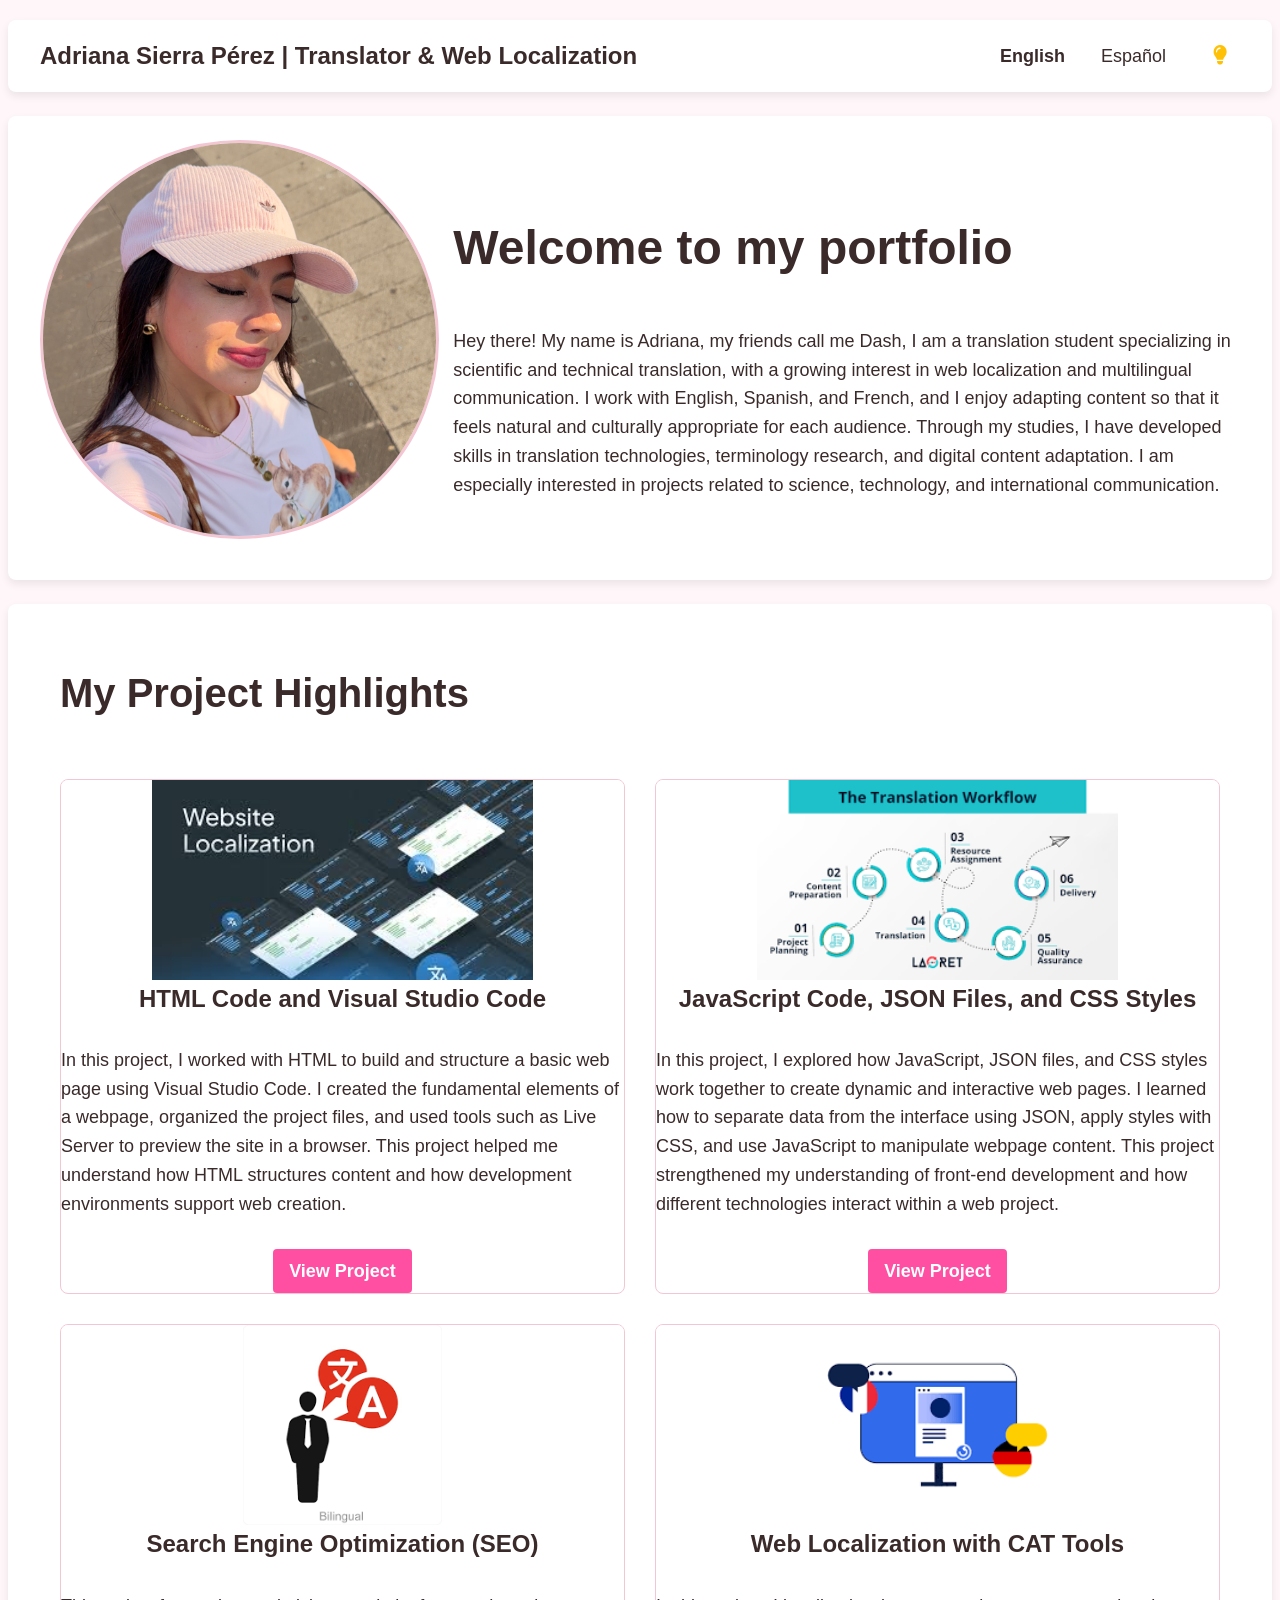
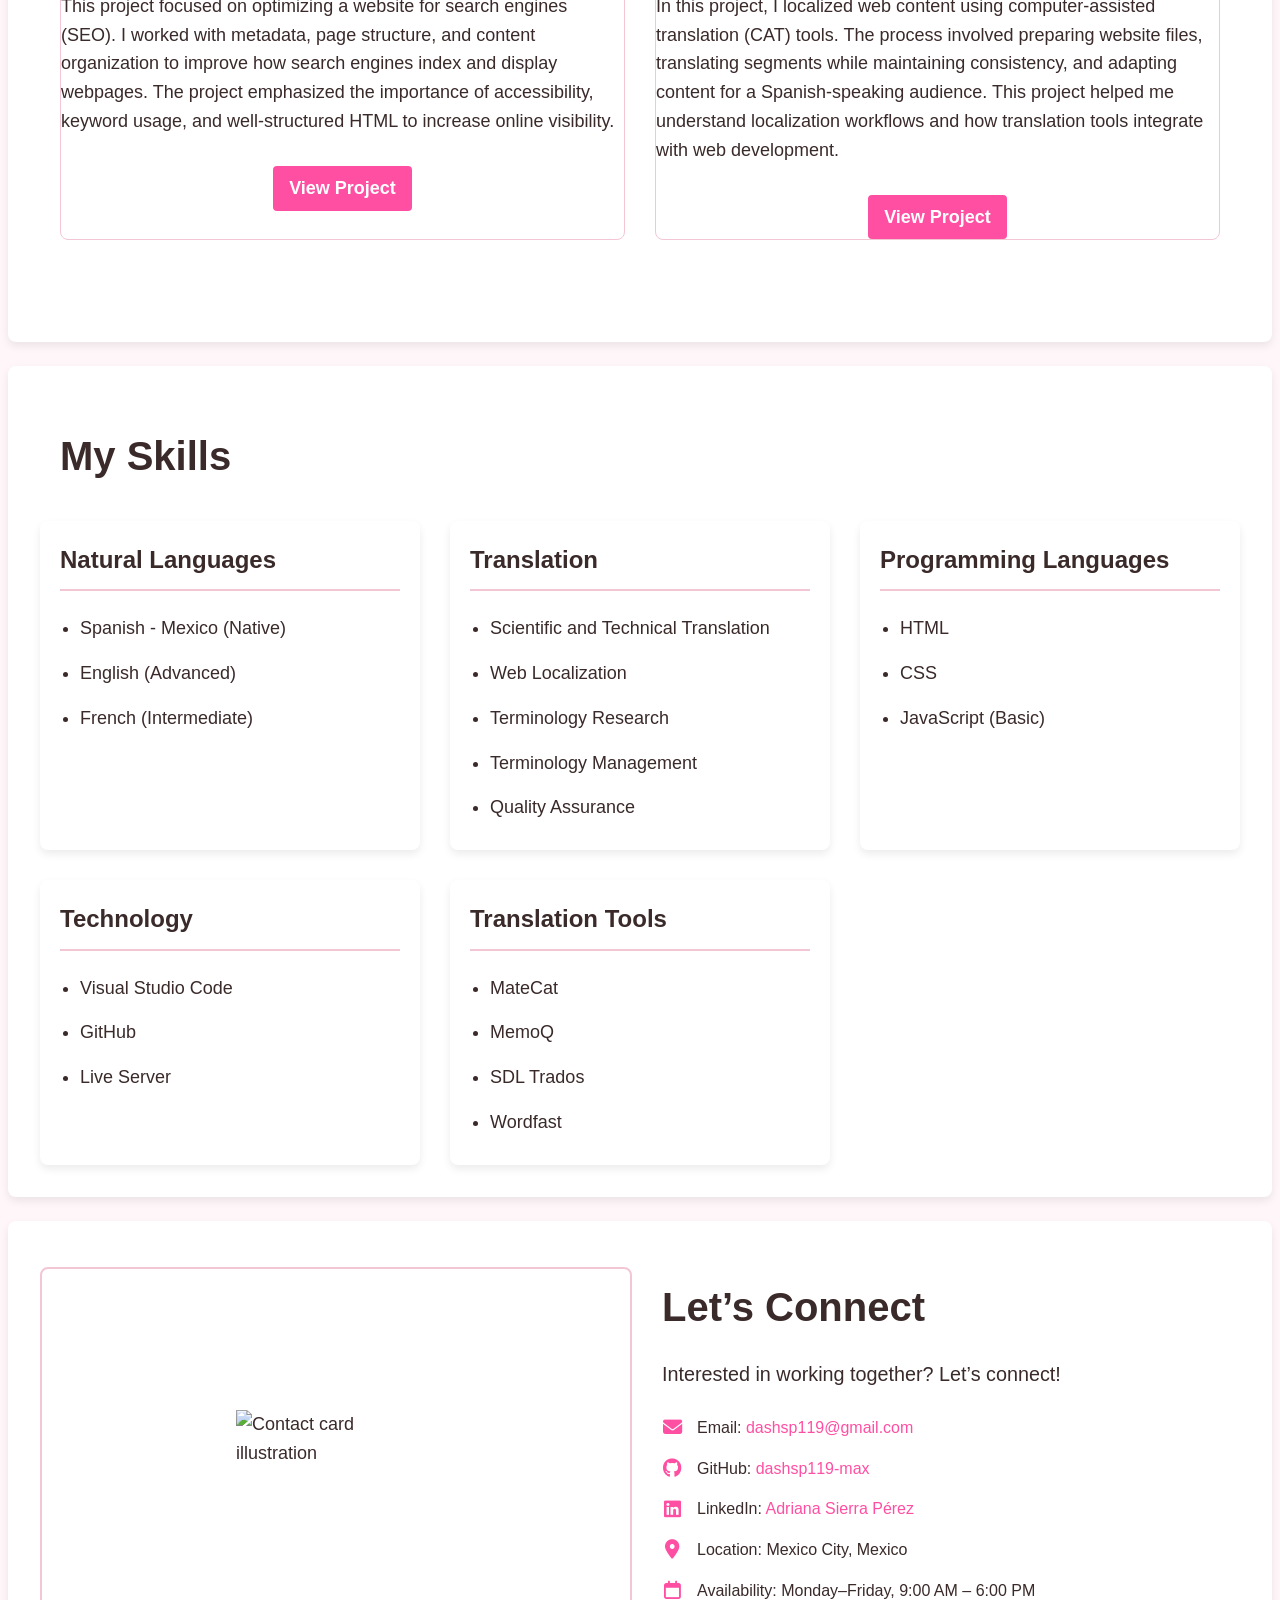
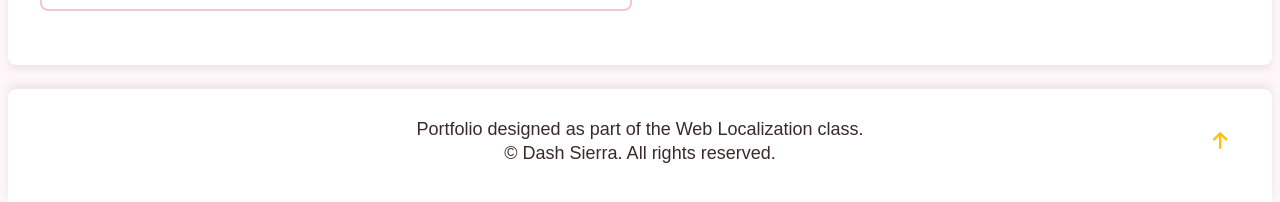
==== index.html @ 538e179a "Final portfolio localization" ====
<!DOCTYPE html>
<html lang="en-US">
<head>
    <meta charset="UTF-8" />
    <title>Name | Portfolio</title>
    <meta name="description" content="Professional portfolio of..." />
    <meta name="viewport" content="width=device-width, initial-scale=1.0, maximum-scale=1.0">
    <link rel="stylesheet" href="https://cdnjs.cloudflare.com/ajax/libs/font-awesome/6.5.1/css/all.min.css">
    <link rel="stylesheet" href="styles.css">

    <link rel="alternate" hreflang="en-US" href="index.html" />
    <link rel="alternate" hreflang="es-MX" href="inicio.html" />
</head>
<body>
    <!-- Navigation Header -->
    <nav class="section-container nav-container" id="Menu">
        <!-- Site title (left-aligned) -->
        <div class="site-title">Adriana Sierra Pérez | Translator & Web Localization</div>
        
        <!-- Navigation elements (right-aligned) -->
        <div class="nav-right">
            <!-- Language Toggle -->
            <div class="language-toggle">
                <a href="#" class="language-link active">English</a>
                <a href="inicio.html" class="language-link">Español</a>
            </div>
            
            <!-- Theme Toggle (single button) -->
            <div class="theme-toggle">
                <button class="theme-toggle-btn" id="themeToggleBtn" title="Toggle Light/Dark Mode">
                    <i class="fa-solid fa-lightbulb theme-icon" id="themeIcon"></i>
                </button>
            </div>
        </div>
    </nav>

    <!-- Main Body: About Me -->
    <section class="section-container" id="About">
        <div class="about-section">
            <div class="about-image">
               <img src="images/adriana-retrato.jpg" alt="Portrait of Adriana Sierra Pérez">
            </div>
            <div class="about-content">
                <h1>Welcome to my portfolio</h1>
                <p>Hey there! My name is Adriana, my friends call me Dash, I am a translation student specializing in scientific and technical translation, with a growing interest in web localization and multilingual communication. I work with English, Spanish, and French, and I enjoy adapting content so that it feels natural and culturally appropriate for each audience. Through my studies, I have developed skills in translation technologies, terminology research, and digital content adaptation. I am especially interested in projects related to science, technology, and international communication.  </p>
            </div>
        </div>
    </section>

    <!-- Project Highlights -->
    <section class="section-container" id="Projects">
        <h2>My Project Highlights</h2>
        
        <div class="project-grid translation-grid">
            
            <!-- Project 1 -->
            <div class="project-card">
                <img src="images/website-localization-project.jpg" alt="website localization project" class="project-image">
                    <h4 class="project-title">HTML Code and Visual Studio Code</h4>
                    <p class="project-description">In this project, I worked with HTML to build and structure a basic web page using Visual Studio Code. I created the fundamental elements of a webpage, organized the project files, and used tools such as Live Server to preview the site in a browser. This project helped me understand how HTML structures content and how development environments support web creation.</p>
                    <a href="https://username.github.io/repo-name/" class="button" target="_blank">View Project</a>
                
            </div>
            
            <!-- Project 2 -->
<div class="project-card">
    <img src="images/translation-workflow.png" alt="translation project workflow with documents and digital tools" class="project-image">
    <h4 class="project-title">JavaScript Code, JSON Files, and CSS Styles</h4>
    <p class="project-description">
    In this project, I explored how JavaScript, JSON files, and CSS styles work together to create dynamic and interactive web pages. I learned how to separate data from the interface using JSON, apply styles with CSS, and use JavaScript to manipulate webpage content. This project strengthened my understanding of front-end development and how different technologies interact within a web project.
    </p>
    <a href="https://username.github.io/repo-name/" class="button" target="_blank">View Project</a>
</div>


<!-- Project 3 -->
<div class="project-card">
    <img src="images/bilingual-documents.png" alt="bilingual documents and language tools" class="project-image">
    <h4 class="project-title">Search Engine Optimization (SEO)</h4>
    <p class="project-description">
    This project focused on optimizing a website for search engines (SEO). I worked with metadata, page structure, and content organization to improve how search engines index and display webpages. The project emphasized the importance of accessibility, keyword usage, and well-structured HTML to increase online visibility.
    </p>
    <a href="https://username.github.io/repo-name/" class="button" target="_blank">View Project</a>
</div>


<!-- Project 4 -->
<div class="project-card">
    <img src="images/multilingual-web-design.png" alt="website localization and multilingual web design" class="project-image">
    <h4 class="project-title">Web Localization with CAT Tools</h4>
    <p class="project-description">
    In this project, I localized web content using computer-assisted translation (CAT) tools. The process involved preparing website files, translating segments while maintaining consistency, and adapting content for a Spanish-speaking audience. This project helped me understand localization workflows and how translation tools integrate with web development.
    </p>
    <a href="https://username.github.io/repo-name/" class="button" target="_blank">View Project</a>
</div>
    </section>

    <!-- My Skills Section -->
<section class="section-container" id="Skills">
    <h2>My Skills</h2>
    
    <div class="skills-container">

        <!-- Natural Languages -->
        <div class="skill-category">
            <h4 class="category-title">Natural Languages</h4>
            <ul class="skill-list">
                <li class="skill-item">
                    <span class="skill-name">Spanish - Mexico (Native)</span>
                </li>
                <li class="skill-item">
                    <span class="skill-name">English (Advanced)</span>
                </li>
                <li class="skill-item">
                    <span class="skill-name">French (Intermediate)</span>
                </li>
            </ul>
        </div>

        <!-- Translation -->
        <div class="skill-category">
            <h4 class="category-title">Translation</h4>
            <ul class="skill-list">
                <li class="skill-item">Scientific and Technical Translation</li>
                <li class="skill-item">Web Localization</li>
                <li class="skill-item">Terminology Research</li>
                <li class="skill-item">Terminology Management</li>
                <li class="skill-item">Quality Assurance</li>
            </ul>
        </div>
        
        <!-- Programming Languages -->
        <div class="skill-category">
            <h4 class="category-title">Programming Languages</h4>
            <ul class="skill-list">
                <li class="skill-item">HTML</li>
                <li class="skill-item">CSS</li>
                <li class="skill-item">JavaScript (Basic)</li>
            </ul>
        </div>

        <!-- Technology -->
        <div class="skill-category">
            <h4 class="category-title">Technology</h4>
            <ul class="skill-list">
                <li class="skill-item">Visual Studio Code</li>
                <li class="skill-item">GitHub</li>
                <li class="skill-item">Live Server</li>
            </ul>
        </div>
        
        <!-- Translation Tools -->
        <div class="skill-category">
            <h4 class="category-title">Translation Tools</h4>
            <ul class="skill-list">
                <li class="skill-item">MateCat</li>
                <li class="skill-item">MemoQ</li>
                <li class="skill-item">SDL Trados</li>
                <li class="skill-item">Wordfast</li>
            </ul>
        </div>

    </div>
</section>
    </section>

    <!-- Contact Section -->
<section class="section-container" id="Contact">
    <div class="contact-card">
        <div class="contact-card-image">
            <img src="images/contact-card.svg" alt="Contact card illustration">
        </div>
        <div class="contact-card-content">
            <h2>Let’s Connect</h2>
            <p class="contact-cta">Interested in working together? Let’s connect!</p>
            
            <div class="contact-info">

                <div class="contact-item">
                    <i class="fa-solid fa-envelope contact-icon"></i>
                    <span>Email: <a href="mailto:dashsp119@gmail.com">dashsp119@gmail.com</a></span>
                </div>
                
                <div class="contact-item">
                    <i class="fa-brands fa-github contact-icon"></i>
                    <span>GitHub: <a href="https://github.com/dashsp119-max" target="_blank">dashsp119-max</a></span>
                </div>
                
                <div class="contact-item">
                    <i class="fa-brands fa-linkedin contact-icon"></i>
                    <span>LinkedIn: <a href="https://www.linkedin.com/in/adriana-sierra-p%C3%A9rez-445000276/" target="_blank">Adriana Sierra Pérez</a></span>
                </div>
                
                <div class="contact-item">
                    <i class="fa-solid fa-location-dot contact-icon"></i>
                    <span>Location: Mexico City, Mexico</span>
                </div>
                
                <div class="contact-item">
                    <i class="fa-regular fa-calendar contact-icon"></i>
                    <span>Availability: Monday–Friday, 9:00 AM – 6:00 PM</span>
                </div>

            </div>
        </div>
    </div>
</section>

    <footer class="section-container footer-container" id="footer">
    <div class="footer-text">
        <p>Portfolio designed as part of the Web Localization class.</p>
        <p>© Dash Sierra. All rights reserved.</p>
    </div>
    <button class="scroll-top-btn" id="scrollTopBtn" title="Back to top">
        <i class="fa-solid fa-arrow-up scroll-top-icon"></i>
    </button>
</footer>

<!-- Reference your external JS file -->
<script src="interactions.js"></script>
</body>
</html>
---- styles.css ----
:root {
  /* Light Mode Colors */
  --background-light: #FFF6FA;
  --section-bg-light: #FFFFFF;
  --text-light: #3A2A2A;
  --link-light: #FF4FA3;
  --button-light: #FF4FA3;
  --button-hover-light: #E7338C;
  --button-text-light: #FFFFFF;
  --image-bg-light: #FFFFFF;
  --border-light: #F3C6D3;
  --contact-icon-light: #FF4FA3;

  /* Shadow colors */
  --shadow-color-light: rgba(0, 0, 0, 0.08);
  --shadow-color-hover-light: rgba(0, 0, 0, 0.12);

  /* Shadow definitions */
  --shadow-standard-light: 0 4px 8px var(--shadow-color-light);
  --shadow-hover-light: 0 10px 20px var(--shadow-color-hover-light);
  --shadow-top-light: 0 -4px 8px var(--shadow-color-light);

  /* Dark Mode Colors */
  --background-dark: #1F1B1E;
  --section-bg-dark: #2A2326;
  --text-dark: #FFFFFF;
  --link-dark: #FF6FB5;
  --button-dark: #FF4FA3;
  --button-hover-dark: #E7338C;
  --button-text-dark: #FFFFFF;
  --card-bg-dark: #2A2326;
  --image-bg-dark: #FADADD;
  --border-dark: #3A2F33;
  --underline-dark: #FF4FA3;
  --contact-icon-dark: #FF6FB5;

  /* Shadow colors (dark) */
  --shadow-color-dark: rgba(0, 0, 0, 0.35);
  --shadow-color-hover-dark: rgba(0, 0, 0, 0.45);

  /* Shadow definitions (dark) */
  --shadow-standard-dark: 0 4px 8px var(--shadow-color-dark);
  --shadow-hover-dark: 0 10px 20px var(--shadow-color-hover-dark);
  --shadow-top-dark: 0 -4px 8px var(--shadow-color-dark);

  /* Standardized Spacing */
  --space-xs: 8px;
  --space-sm: 16px;
  --space-md: 24px;
  --space-lg: 32px;
  --space-xl: 40px;
}

/* =====================
   Global / Typography
   ===================== */

/* Force consistent font rendering in Chrome */
html {
  -webkit-font-smoothing: antialiased;
  -webkit-text-size-adjust: 100%;
  text-rendering: optimizeLegibility;
}

body {
  font-family: Arial, sans-serif;
  font-size: clamp(1rem, 2vw, 1.125rem);
  line-height: 1.6;
  margin: 0;
  padding: 0;
  background-color: var(--background-light);
  color: var(--text-light);
  transition: background-color 0.3s ease, color 0.3s ease;
}

body.dark-mode {
  background-color: var(--background-dark);
  color: var(--text-dark);
}

/* Section container */
.section-container {
  max-width: 1200px;
  margin: var(--space-md) auto;
  padding: var(--space-md) var(--space-lg) var(--space-lg) var(--space-lg);
  background-color: var(--section-bg-light);
  border-radius: 8px;
  box-shadow: var(--shadow-standard-light);
  overflow: hidden;
}

body.dark-mode .section-container {
  background-color: var(--section-bg-dark);
  box-shadow: var(--shadow-standard-dark);
}

/* Headings */
h1 {
  font-size: clamp(2rem, 6vw, 3rem);
}

h2 {
  font-size: clamp(1.75rem, 5vw, 2.5rem);
  padding: 0 20px 0;
}

h3 {
  font-size: clamp(1.5rem, 4vw, 2rem);
  padding: 0 20px 0;
}

h4 {
  font-size: clamp(1.25rem, 3vw, 1.5rem);
}

/* Links */
a {
  color: var(--link-light);
  text-decoration: none;
  transition: color 0.2s ease;
}

a:hover {
  text-decoration: underline;
}

body.dark-mode a {
  color: var(--link-dark);
}

/* Buttons */
.button {
  display: block;
  margin: 20px auto 0;
  padding: 8px 16px;
  background-color: var(--button-light);
  color: var(--button-text-light);
  text-decoration: none;
  border-radius: 4px;
  font-weight: bold;
  transition: background-color 0.2s ease;
  width: fit-content;
}

.button:hover {
  background-color: var(--button-hover-light);
  text-decoration: none;
}

body.dark-mode .button {
  color: var(--button-text-dark);
  background-color: var(--button-dark);
}

body.dark-mode .button:hover {
  background-color: var(--button-hover-dark);
}

/* =====================
   Navigation
   ===================== */

.nav-container {
  display: flex;
  justify-content: space-between;
  align-items: center;
  padding: var(--space-sm) var(--space-lg);
  margin-top: 20px;
  background-color: var(--section-bg-light);
  border-radius: 8px;
  width: calc(100% - 2 * var(--space-lg));
}

body.dark-mode .nav-container {
  background-color: var(--section-bg-dark);
}

.site-title {
  font-size: clamp(1.25rem, 3vw, 1.5rem);
  font-weight: bold;
  color: var(--text-light);
  text-decoration: none;
}

body.dark-mode .site-title {
  color: var(--text-dark);
}

.nav-right {
  display: flex;
  align-items: center;
  gap: var(--space-md);
}

/* Language toggle */
.language-toggle {
  display: flex;
  gap: var(--space-sm);
}

.language-link {
  color: var(--text-light);
  text-decoration: none;
  padding: 5px 10px;
  border-radius: 4px;
  transition: all 0.2s ease;
}

.language-link.active {
  font-weight: bold;
  text-decoration: none;
  pointer-events: none;
}

.language-link:not(.active):hover {
  color: var(--link-light);
  text-decoration: underline;
}

body.dark-mode .language-link {
  color: var(--text-dark);
}

body.dark-mode .language-link:not(.active):hover {
  color: var(--link-dark);
}

/* Theme toggle */
.theme-toggle-btn {
  background: transparent;
  border: none;
  cursor: pointer;
  width: 40px;
  height: 40px;
  border-radius: 50%;
  display: flex;
  align-items: center;
  justify-content: center;
  transition: all 0.2s ease;
}

.theme-icon {
  font-size: 1.2rem;
  color: #ffc107;
}

body.dark-mode .theme-icon {
  color: #adb5bd;
}

/* Explicit light/dark buttons (not strictly needed for now) */
.theme-toggle-container {
  display: flex;
  align-items: center;
  gap: 5px;
}

.theme-icon-btn {
  cursor: pointer;
  width: 40px;
  height: 40px;
  border-radius: 50%;
  display: flex;
  align-items: center;
  justify-content: center;
  transition: all 0.2s ease;
}

#lightModeBtn {
  color: #ffc107;
  background-color: transparent;
}

#darkModeBtn {
  color: #6c757d;
  background-color: transparent;
}

#lightModeBtn.active {
  background-color: rgba(255, 193, 7, 0.15);
  color: #ffc107;
}

#darkModeBtn.active {
  background-color: rgba(108, 117, 125, 0.15);
  color: #6c757d;
}

body.dark-mode #lightModeBtn {
  color: #ffc107;
}

body.dark-mode #darkModeBtn {
  color: #adb5bd;
}

body.dark-mode #lightModeBtn.active {
  background-color: rgba(255, 193, 7, 0.15);
  color: #ffc107;
}

body.dark-mode #darkModeBtn.active {
  background-color: rgba(108, 117, 125, 0.15);
  color: #adb5bd;
}

/* =====================
   About Section
   ===================== */

.about-section {
  display: flex;
  gap: 20px;
  align-items: center;
}

.about-image {
  flex: 1;
  max-width: 33%;
}

.about-image img {
  width: 100%;
  aspect-ratio: 1 / 1;
  object-fit: cover;
  border-radius: 50%;
  border: 3px solid var(--border-light);
}

body.dark-mode .about-image img {
  border: 3px solid var(--border-dark);
}

.about-content {
  flex: 2;
}

/* =====================
   Projects
   ===================== */

.category-title {
  margin: 40px 0 20px;
  padding-bottom: 10px;
  border-bottom: 2px solid var(--border-light);
}

body.dark-mode .category-title {
  border-bottom: 2px solid var(--underline-dark);
}

/* Grid layouts */
.project-grid {
  display: grid;
  grid-gap: 30px;
  margin-bottom: 50px;
  padding: 20px;
}

.translation-grid {
  grid-template-columns: repeat(2, 1fr);
}

.dei-grid {
  grid-template-columns: 1fr;
  max-width: 600px;
  margin-left: auto;
  margin-right: auto;
}

.dei-grid.project-grid {
  margin-bottom: 0;
}

/* Project cards */
.project-card {
  border: 1px solid var(--border-light);
  border-radius: 8px;
  overflow: hidden;
  transition: transform 0.3s ease, box-shadow 0.3s ease;
  display: flex;
  flex-direction: column;
  height: auto;
}

.project-card:hover {
  transform: translateY(-5px);
  box-shadow: var(--shadow-hover-light);
}

body.dark-mode .project-card {
  background: var(--card-bg-dark);
  border: 1px solid var(--border-dark);
}

body.dark-mode .project-card:hover {
  box-shadow: var(--shadow-hover-dark);
}

.project-image {
  width: 100%;
  height: auto;
  max-height: 200px;
  object-fit: contain;
  background: var(--image-bg-light);
}

body.dark-mode .project-image {
  background: var(--image-bg-dark);
}

.project-content {
  display: flex;
  flex-direction: column;
  padding: 20px;
  background: var(--background-dark);
  color: var(--text-dark);
  justify-content: space-between;
  flex: 1;
  position: relative;
}

.project-title {
  margin-top: 0;
  margin-bottom: 10px;
  text-align: center;
}

.project-description {
  margin-bottom: 10px;
}

/* =====================
   Skills
   ===================== */

.skills-container {
  display: grid;
  grid-template-columns: repeat(auto-fill, minmax(280px, 1fr));
  gap: 30px;
  margin-top: 20px;
}

.skill-category {
  background: white;
  border-radius: 8px;
  box-shadow: var(--shadow-standard-light);
  padding: 20px;
  transition: transform 0.3s ease, box-shadow 0.3s ease;
}

.skill-category:hover {
  transform: translateY(-5px);
  box-shadow: var(--shadow-hover-light);
}

.skill-category .category-title {
  margin-top: 0;
  margin-bottom: 15px;
  padding-bottom: 10px;
  border-bottom: 2px solid var(--border-light);
  color: var(--text-light);
}

body.dark-mode .skill-category {
  background: var(--card-bg-dark);
  box-shadow: var(--shadow-standard-dark);
}

body.dark-mode .skill-category:hover {
  box-shadow: var(--shadow-hover-dark);
}

body.dark-mode .skill-category .category-title {
  color: var(--text-dark);
  border-bottom-color: var(--border-dark);
}

.skill-list {
  list-style-type: disc;
  padding-left: 20px;
  margin: 0;
}

.skill-item {
  padding: 8px 0;
  position: relative;
  display: list-item;
}

.skill-item-with-level {
  display: flex;
  flex-wrap: wrap;
  gap: 5px;
}

body.dark-mode .skill-item:not(:last-child) {
  border-bottom-color: var(--border-dark);
}

body.dark-mode .skill-level {
  color: #aaa;
}

/* =====================
   Contact
   ===================== */

.contact-card {
  display: flex;
  place-items: center;
  background-color: var(--section-bg-light);
}

body.dark-mode .contact-card {
  background-color: var(--section-bg-dark);
}

/* Image area */
.contact-card-image {
  flex: 1;
  max-width: 50%;
  padding: 20px;
  display: flex;
  justify-content: center;
  align-items: center;
  background-color: var(--image-bg-light);
  border-radius: 8px;
  border: 2px solid var(--border-light);
  min-height: 300px;
}

body.dark-mode .contact-card-image {
  background-color: var(--image-bg-dark);
}

.contact-card-image img {
  width: 100%;
  max-width: 200px;
  height: auto;
}

/* Content area */
.contact-card-content {
  flex: 1;
  padding: 30px;
}

.contact-card-content h2 {
  margin-top: 0;
  margin-bottom: 10px;
  color: var(--text-light);
  padding: 0;
}

body.dark-mode .contact-card-content h2 {
  color: var(--text-dark);
}

.contact-cta {
  margin-bottom: 25px;
  font-size: 1.1em;
  color: var(--text-light);
}

body.dark-mode .contact-cta {
  color: var(--text-dark);
}

/* Contact info */
.contact-info {
  display: flex;
  flex-direction: column;
  gap: 15px;
}

.contact-item {
  display: flex;
  align-items: center;
  gap: 15px;
  font-size: 1rem;
}

.contact-icon {
  width: 20px;
  color: var(--contact-icon-light);
  font-size: 1.2rem;
  text-align: center;
}

body.dark-mode .contact-icon {
  color: var(--contact-icon-dark);
}

/* =====================
   Footer
   ===================== */

.footer-container {
  display: flex;
  max-width: 1200px;
  margin: 5px auto 0 auto;
  background-color: var(--section-bg-light);
  border-radius: 8px 8px 0 0;
  box-shadow: var(--shadow-top-light);
  overflow: hidden;
  justify-content: center;
  bottom: 0;
  align-items: center;
  position: relative;
}

body.dark-mode .footer-container {
  background-color: var(--section-bg-dark);
  box-shadow: var(--shadow-top-dark);
}

.footer-container div {
  width: 100%;
  text-align: center;
  padding: 5px;
}

.footer-container p {
  margin: 0;
  line-height: 1.3;
}

.footer-text {
  text-align: center;
}

/* Scroll to Top Button */
.scroll-top-btn {
  position: absolute;
  right: var(--space-lg);
  width: 40px;
  height: 40px;
  border-radius: 50%;
  border: none;
  background: transparent;
  cursor: pointer;
  display: flex;
  align-items: center;
  justify-content: center;
  transition: all 0.2s ease;
}

.scroll-top-btn:hover {
  background-color: rgba(255, 193, 7, 0.15);
}

.scroll-top-icon {
  font-size: 1.2rem;
  color: #ffc107;
}

body.dark-mode .scroll-top-btn:hover {
  background-color: rgba(173, 181, 189, 0.15);
}

body.dark-mode .scroll-top-icon {
  color: #adb5bd;
}

/* =========================================================
   TABLET LAYOUT – 601px to 1024px
   ========================================================= */

@media (min-width: 601px) and (max-width: 1024px) {

  /* --- Global spacing: equal left & right inset --- */
  body {
    padding: 0 var(--space-md);     /* same padding on both sides */
    box-sizing: border-box;
  }

  .section-container,
  .nav-container,
  .footer-container {
    width: auto;                    /* fill available space minus body padding */
    max-width: none;                /* avoid 1200px constraint on tablets */
    margin-left: 0;
    margin-right: 0;
    box-sizing: border-box;
  }

  /* Slightly tighter vertical spacing */
  .section-container {
    margin-top: var(--space-sm);
    margin-bottom: var(--space-sm);
    padding: var(--space-md);
  }

  /* --- Navigation --- */
  .nav-container {
    padding: var(--space-sm) var(--space-md);
  }

  .site-title {
    white-space: normal;
  }

  /* --- About section: side‑by‑side, balanced --- */
  .about-section {
    gap: 24px;
  }

  .about-image {
    max-width: 30%;
  }

  .about-content {
    width: 70%;
  }

  /* --- Projects: 2 columns on tablets --- */
  .translation-grid {
    grid-template-columns: repeat(2, minmax(0, 1fr));
  }

  .project-grid {
    padding: var(--space-md);
    grid-gap: 24px;
  }

  .project-content {
    padding: 18px;
  }

  /* --- Skills: 3 columns so cards stay readable --- */
  .skills-container {
    grid-template-columns: repeat(3, minmax(0, 1fr));
    gap: 24px;
  }

  .skill-category {
    padding: 18px;
  }

  /* --- Contact section: two columns with inset image --- */
  .contact-card {
    flex-direction: row;
    align-items: stretch;
  }

  .contact-card-image {
    max-width: 45%;
    padding: 20px;
    min-height: 260px;
    box-sizing: border-box;
  }

  .contact-card-content {
    padding: 24px;
  }

  /* --- Footer: centered, not flush to edges --- */
  .footer-container {
    padding: 10px var(--space-md);
    justify-content: center;
  }

  .scroll-top-btn {
    right: var(--space-md);
  }
}

/* =========================================================
   MOBILE LAYOUT – PHONES ONLY (<= 600px)
   ========================================================= */

@media (max-width: 600px) {

  /* --- Global spacing --- */
  body {
    padding: 0 var(--space-sm);  
    box-sizing: border-box;
  }

  .section-container,
  .nav-container,
  .footer-container {
    width: auto;
    max-width: none;
    margin-left: 0;
    margin-right: 0;
    box-sizing: border-box;
  }

  /* Slightly smaller base text & headings */
  body {
    font-size: 0.95rem;
  }

  h1 {
    font-size: 1.8rem;
  }

  h2 {
    font-size: 1.5rem;
    padding: 0;
  }

  /* --- Navigation: stack cleanly --- */
  .nav-container {
    flex-direction: column;
    align-items: flex-start;
    padding: var(--space-sm);
    gap: var(--space-sm);
  }

  .site-title {
    width: 100%;
    text-align: center;
    margin-bottom: var(--space-xs);
    white-space: normal;
  }

  .nav-right {
    width: 100%;
    justify-content: space-between;
  }

  /* --- About section: image above text --- */
  .about-section {
    flex-direction: column;
    align-items: center;
  }

  .about-image {
    max-width: 220px;
  }

  .about-content {
    width: 100%;
  }

  /* --- Projects: single-column cards, less padding --- */
  .translation-grid {
    grid-template-columns: 1fr;
  }

  .project-grid {
    padding: var(--space-sm);
    grid-gap: 20px;
  }

  .project-content {
    padding: 16px;
  }

  .project-description {
    font-size: 0.95rem;
  }

  /* --- Skills: single column --- */
  .skills-container {
    grid-template-columns: 1fr;
    gap: 20px;
  }

  .skill-category {
    padding: 15px;
  }

  /* --- Contact section: stacked, centered, with inner padding --- */
  .contact-card {
    flex-direction: column;
    align-items: stretch;
  }

  .contact-card-image {
    max-width: 100%;
    width: 100%;
    min-height: 0;
    padding: 20px;             
    border-radius: 8px 8px 0 0;
    box-sizing: border-box;
  }

  .contact-card-image img {
    max-width: 180px;
    width: 100%;
    height: auto;
  }

  .contact-card-content {
    padding: 16px 20px 20px; 
  }

  .contact-card-content h2 {
    font-size: 1.4rem;
  }

  .contact-item {
    display: flex;
    flex-direction: row;
    align-items: flex-start;
    gap: 10px;
  }

  .contact-icon {
    margin-top: 3px; 
  }

  /* --- Footer: center text, button under it --- */
  .footer-container {
    flex-wrap: wrap;
    padding: 8px var(--space-sm);
    justify-content: center;
  }

  .footer-text {
    width: 100%;
    text-align: center;
  }

  .scroll-top-btn {
    position: static;
    margin-top: 8px;
    align-self: center;
  }
}
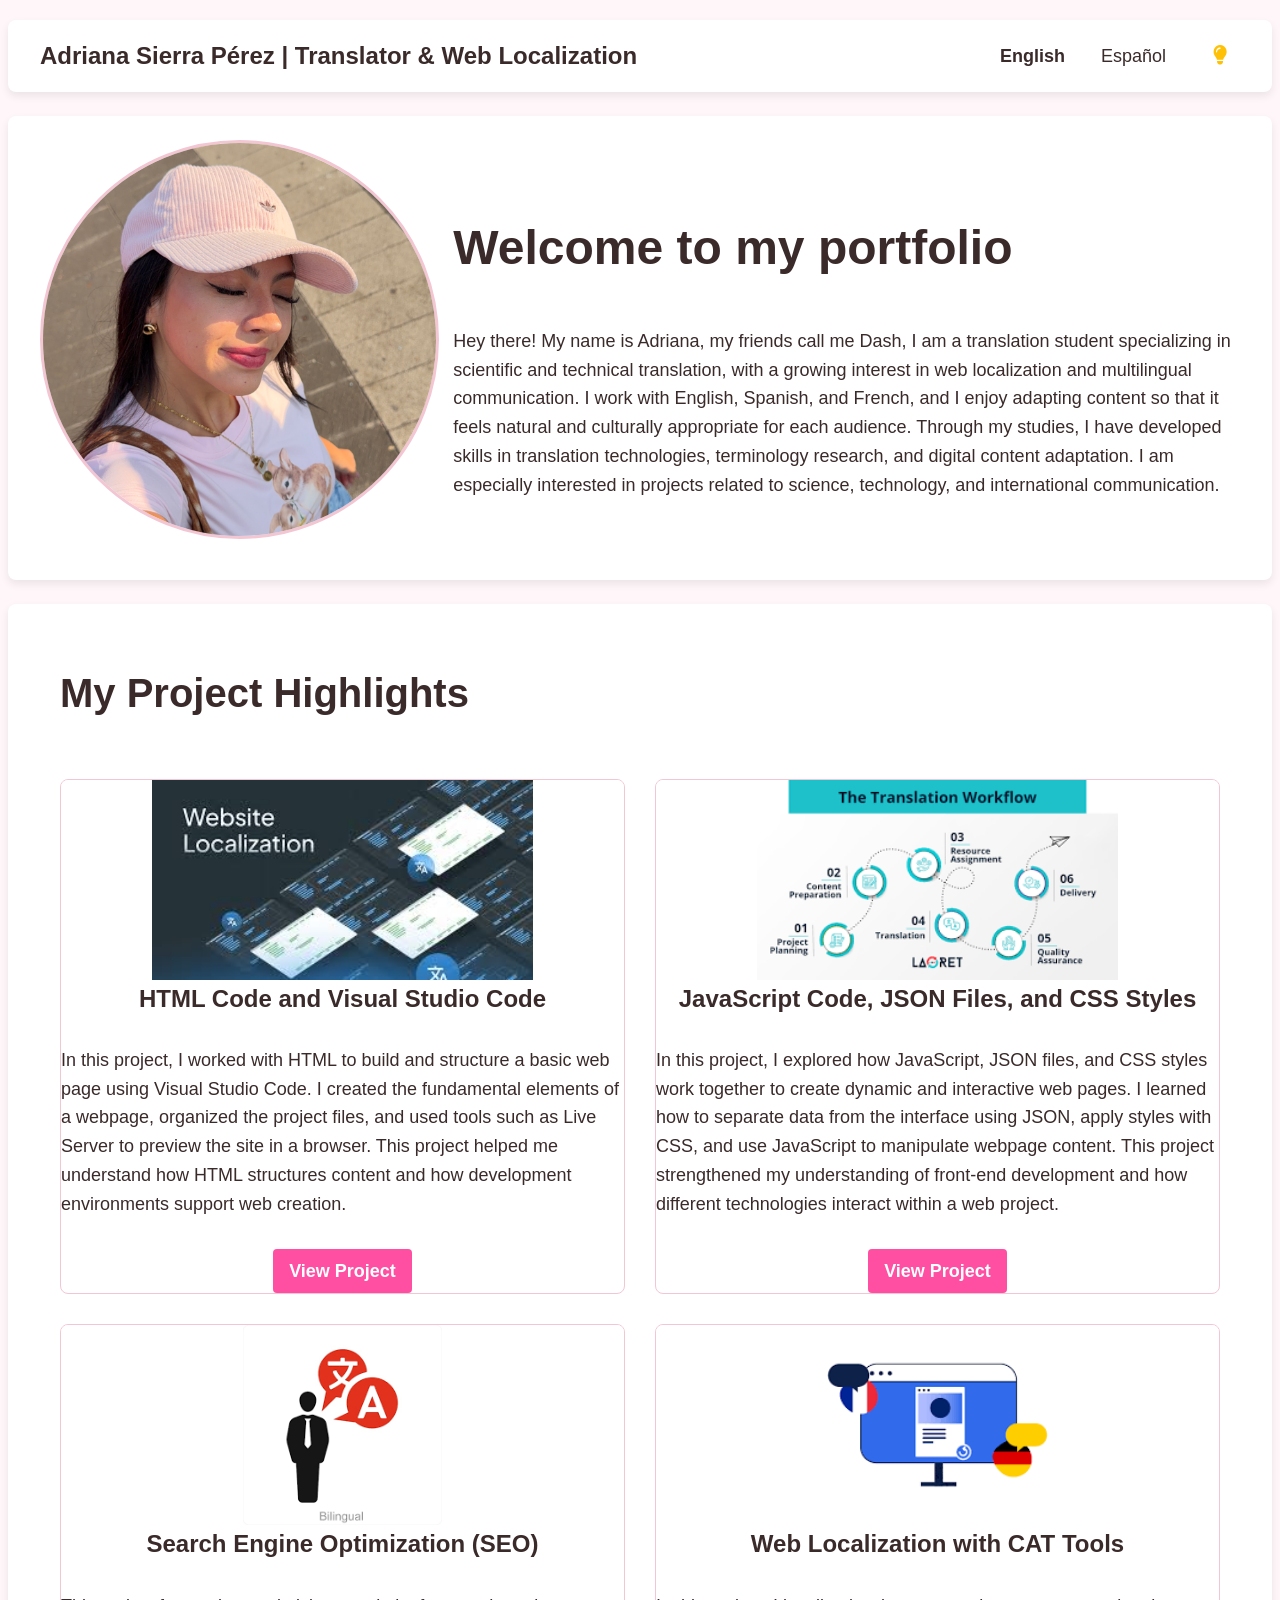
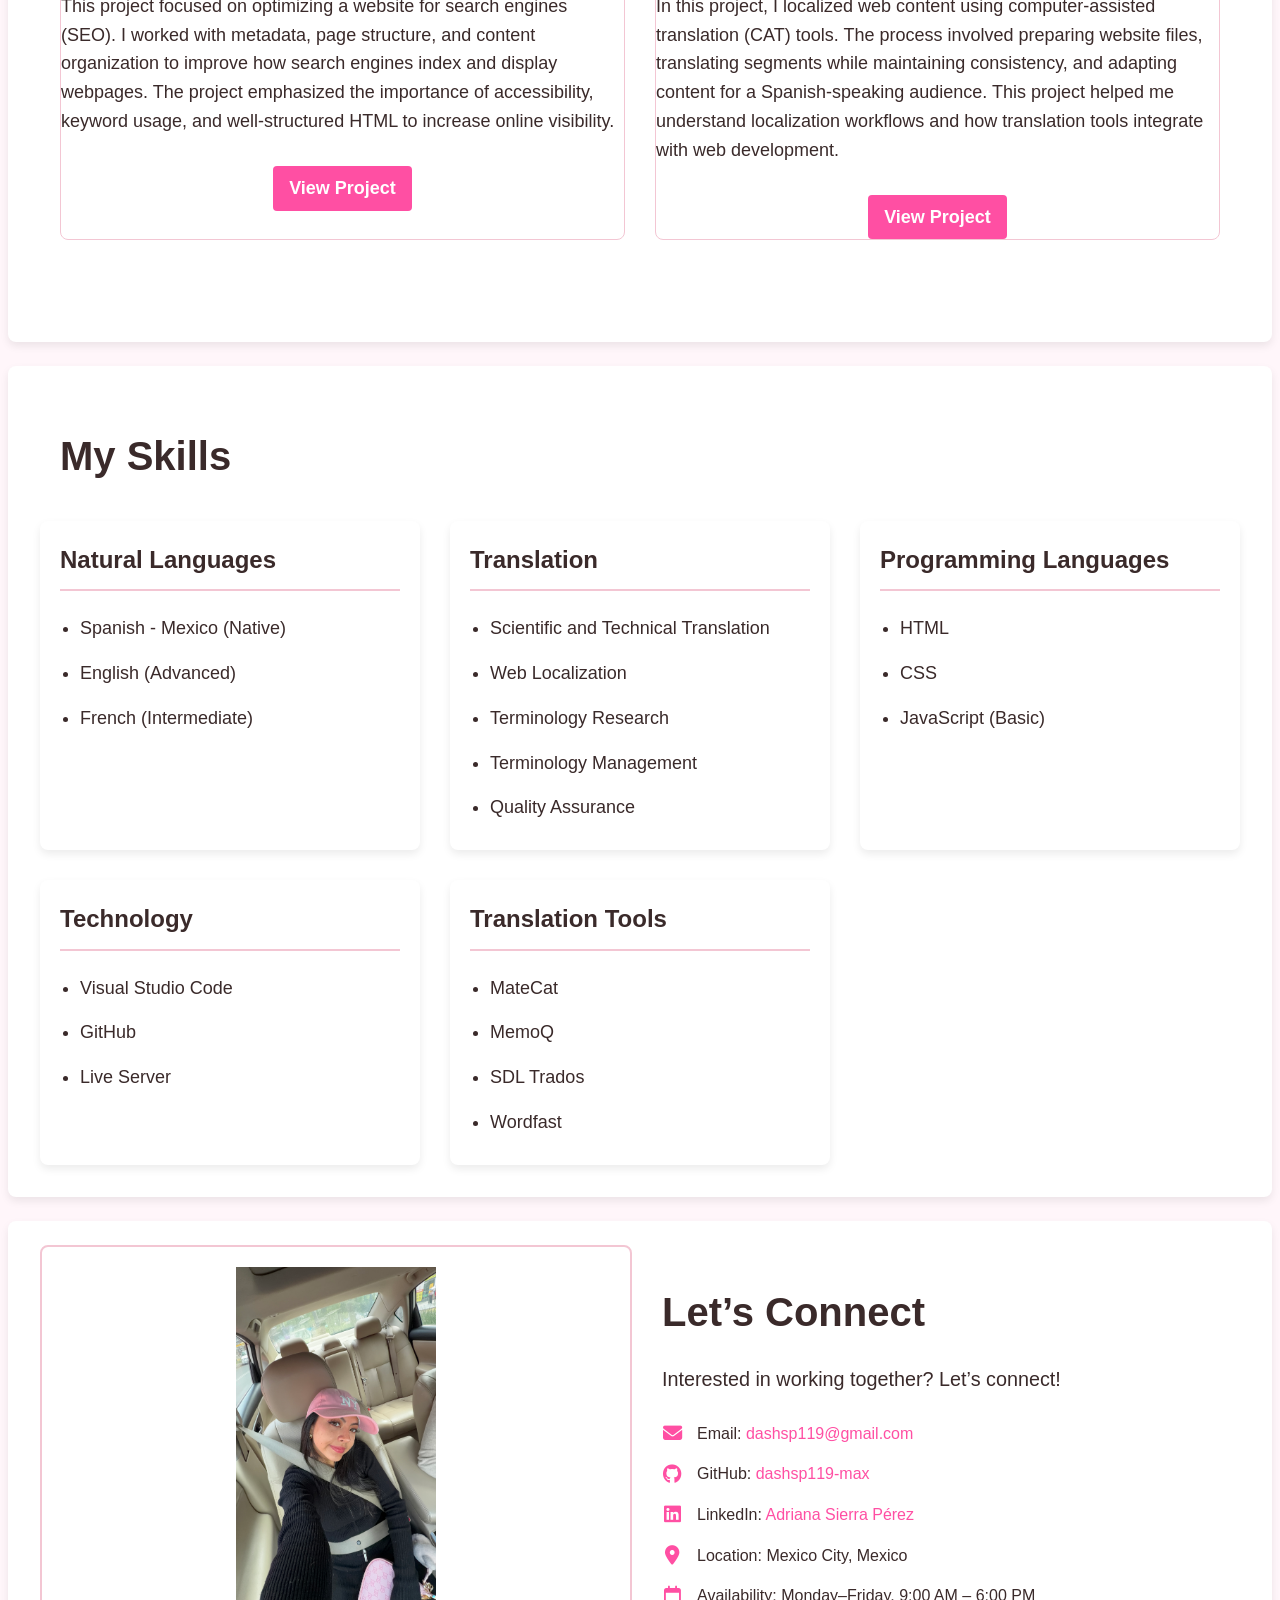
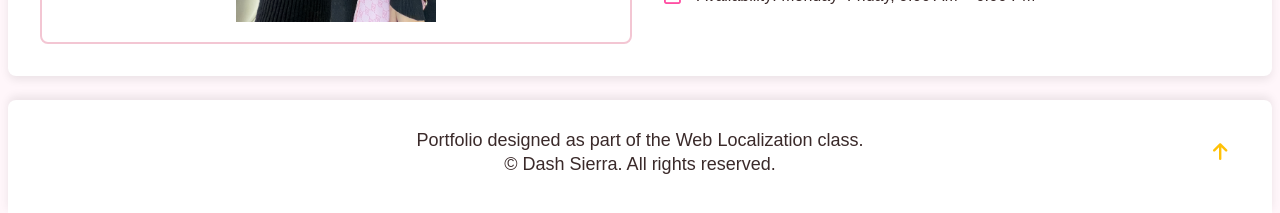
==== commit 4759a081: "added new photo" ====
--- a/index.html
+++ b/index.html
@@ -168,7 +168,7 @@
 <section class="section-container" id="Contact">
     <div class="contact-card">
         <div class="contact-card-image">
-            <img src="images/contact-card.svg" alt="Contact card illustration">
+            <img src="images/adriana.jpg" alt="yo mera" class="contact-image">
         </div>
         <div class="contact-card-content">
             <h2>Let’s Connect</h2>
